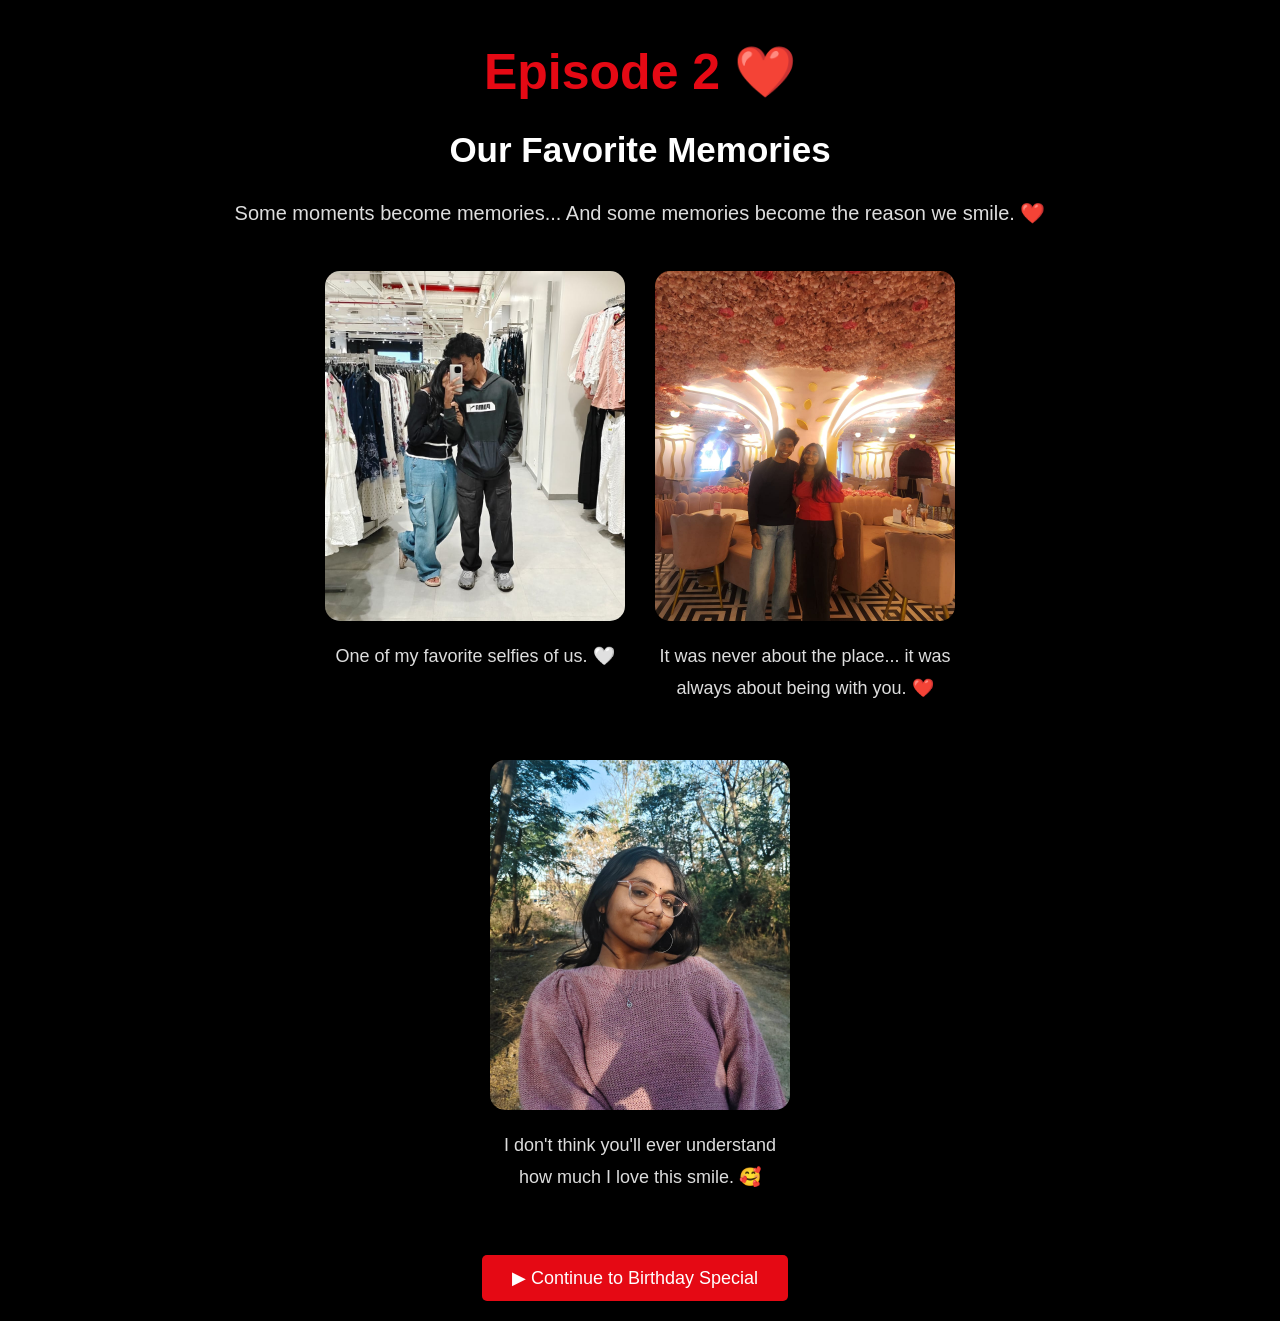
==== episode2.html @ e3b78163 "Add files via upload" ====
<!DOCTYPE html>
<html lang="en">

<head>
    <meta charset="UTF-8">
    <meta name="viewport" content="width=device-width, initial-scale=1.0">
    <title>Episode 2 - Our Favorite Memories</title>
    <link rel="stylesheet" href="style.css">
</head>

<body class="story-page">

<nav class="navbar">
    <h1 class="logo">NETFLIX</h1>
</nav>

<div class="episode-page">

    <h1>Episode 2 ❤️</h1>

    <h2>Our Favorite Memories</h2>

    <p>
        Some moments become memories...
        And some memories become the reason we smile. ❤️
    </p>

    <div class="gallery">

        <div class="memory-card">
            <img src="mirror.jpeg" alt="Mirror Selfie">
            <p>One of my favorite selfies of us. 🤍</p>
        </div>

        <div class="memory-card">
            <img src="cafe.jpeg" alt="Cafe Date">
            <p>It was never about the place... it was always about being with you. ❤️</p>
        </div>

        <div class="memory-card">
            <img src="cute.jpeg" alt="Cute Selfie">
            <p>I don't think you'll ever understand how much I love this smile. 🥰</p>
        </div>

    </div>

    <br><br>

    <a href="birthday.html">
        <button>▶ Continue to Birthday Special</button>
    </a>

</div>

</body>
</html>
---- style.css ----
/* ---------- COMMON ---------- */

body{
    margin:0;
    background:#141414;
    color:white;
    font-family:Arial, Helvetica, sans-serif;
}


/* ---------- LOADING PAGE ---------- */
body {
    margin: 0;
    background: black;
    height: 100vh;

    display: flex;
    justify-content: center;
    align-items: center;
    flex-direction: column;
}
.logo{
    color:#E50914;
    font-size:70px;
    font-weight:bold;
}

.loading{
    font-size:22px;
}


/* ---------- WHO'S WATCHING PAGE ---------- */

.profile-page{
    display:flex;
    justify-content:center;
    align-items:center;
    height:100vh;
    flex-direction:column;
}

.profile-page h1{
    font-size:50px;
    margin-bottom:40px;
}

.profile{
    text-align:center;
    cursor:pointer;
    transition:0.3s;
    text-decoration:none;
    color:white;
}

.profile img{
    width:180px;
    height:180px;
    border-radius:10px;
    border:4px solid gray;
}

.profile:hover{
    transform:scale(1.1);
}

.profile:hover img{
    border-color:white;
}

.profile p{
    font-size:25px;
}


/* ---------- STORY OF US PAGE ---------- */

.story-page{
    background:black;
}


/* Navbar */

.navbar{
    padding:20px 50px;
}

.navbar .logo{
    color:#E50914;
    font-size:35px;
}


/* Hero Section */

.hero{
    position:relative;
    height:500px;
    width:90%;
    max-width:1400px;
    margin:0 auto;
    overflow:hidden;
}


.hero img{
    width:100%;
    height:100%;
    object-fit:cover;
    object-position:center 30%;
    
    
}


/* Text over image */

.text{
    position:absolute;
    top:90px;
    left:50px;
}

.text h1{
    font-size:55px;
    margin-bottom:15px;
}

.text p{
    font-size:22px;
}


/* Buttons */

button{
    padding:12px 30px;
    font-size:18px;
    border:none;
    border-radius:5px;
    cursor:pointer;
    margin-right:10px;
}


/* Episodes */

.heading{
    margin:30px;
    font-size:35px;
}

.episodes{
    display:flex;
    gap:20px;
    margin:30px;
}

.card {
    background: rgba(0, 0, 0, 0.55);
    padding: 20px;
    width: 250px;
    border-radius: 10px;
    transition: 0.3s;
    text-decoration: none;
    color: white;
    cursor: pointer;
    backdrop-filter: blur(3px);
}

.card:hover {
    background: rgba(0, 0, 0, 0.7);
    transform: scale(1.08);
}
/* ---------- EPISODE PAGE ---------- */

.episode-page{
    max-width:900px;
    margin:50px auto;
    text-align:center;
    padding:350px 20px 20px;
}
.episode-page h1{
    font-size:50px;
    color:#E50914;
    margin-bottom:10px;
}

.episode-page h2{
    font-size:35px;
    margin-bottom:20px;
}

.episode-page p{
    font-size:20px;
    color:#ddd;
    line-height:1.8;
    margin:25px 0;
}

.birthday-video{
    width:600px;
    max-width:90%;
    height:auto;
    border-radius:15px;
    margin:80px auto 30px;
    display:block;
}

.episode-page button{
    background:#E50914;
    color:white;
    padding:12px 30px;
    border:none;
    border-radius:5px;
    cursor:pointer;
    font-size:18px;
}

.episode-page button:hover{
    background:#b20710;
}
/* ---------- MEMORY GALLERY ---------- */

.gallery{
    display:flex;
    justify-content:center;
    gap:30px;
    flex-wrap:wrap;
    margin-top:40px;
}

.memory-card{
    width:300px;
    text-align:center;
}

.memory-card img{
    width:100%;
    height:350px;
    object-fit:cover;
    border-radius:15px;
    transition:0.3s;
    box-shadow:0 0 20px rgba(0,0,0,0.5);
}

.memory-card img:hover{
    transform:scale(1.05);
}

.memory-card p{
    margin-top:15px;
    font-size:18px;
    color:#ddd;
}
/* ---------- BIRTHDAY PAGE ---------- */

.birthday-video{
    width:350px;
    height:600px;
    object-fit:cover;
    border-radius:15px;
    margin:30px auto;
    display:block;
}

.letter{
    max-width:800px;
    margin:40px auto;
    font-size:20px;
    line-height:1.8;
    color:#ddd;
}

.letter h2{
    color:#E50914;
    margin-bottom:20px;
}

#credits{
    text-align:center;
    padding:100px 20px;
}

#credits h1{
    color:#E50914;
    font-size:70px;
}

#credits h2{
    margin-bottom:40px;
}

#credits p{
    color:#aaa;
    margin-top:30px;
    font-size:20px;
}
/* ---------- SONG VIDEO ---------- */

.song-screen{
    display:none;
    position:fixed;
    top:0;
    left:0;
    width:100%;
    height:100%;
    background:#000;
    z-index:9999;
    align-items:center;
    justify-content:center;
}

.song-screen video{
    width:85%;
    max-width:1000px;
    max-height:80vh;
    border-radius:10px;
}

.back-button{
    position:absolute;
    top:25px;
    left:25px;
    background:#222;
    color:white;
    border:none;
    padding:12px 22px;
    border-radius:5px;
    font-size:17px;
    cursor:pointer;
    z-index:10000;
}

.back-button:hover{
    background:#444;
}
/* ---------- MY LIST BUTTON ---------- */

#myListBtn{
    background:#333;
    color:white;
    transition:0.3s;
}

#myListBtn:hover{
    background:#555;
    transform:scale(1.05);
}
/* ---------- MY LIST MESSAGE ---------- */

#myListMessage{
    display:none;
    margin-top:15px;
    color:white;
    font-size:16px;
    line-height:1.6;
}

#myListMessage span{
    color:#aaa;
    font-size:14px;
}
/* ---------- EPISODE 1 IMAGE ONLY ---------- */

.ep1-img{
    width:350px;
    max-width:80%;
    height:auto;
    display:block;
    margin:40px auto;
    border-radius:15px;
}
.profiles {
    display: flex;
    justify-content: center;
    gap: 30px;
}

.episodes {
    background-image: url("hidden.jpg");
    background-size: cover;
    background-position: center;
    background-repeat: no-repeat;
    padding: 50px 0;
}
.navbar {
    padding: 20px 50px;
}

.search-area {
    position: absolute;
    top: 20px;
    right: 50px;
}

.search-box {
    display: flex;
    align-items: center;
    width: 140px;
    background: rgba(255, 255, 255, 0.8);
    border-radius: 3px;
    padding: 6px 8px;
}

.search-box span {
    font-size: 15px;
    margin-right: 5px;
}

.search-box input {
    width: 100%;
    border: none;
    outline: none;
    font-size: 13px;
}
.navbar {
    display: flex;
    align-items: center;
    padding: 20px 50px;
}

.logo {
    margin: 0;
    margin-right: 40px;
}

.nav-links {
    display: flex;
    align-items: center;
    gap: 25px;
}

.nav-links a {
    color: white;
    text-decoration: none;
    font-size: 15px;
    transition: color 0.2s ease;
}

.nav-links a:hover {
    color: #b3b3b3;
}
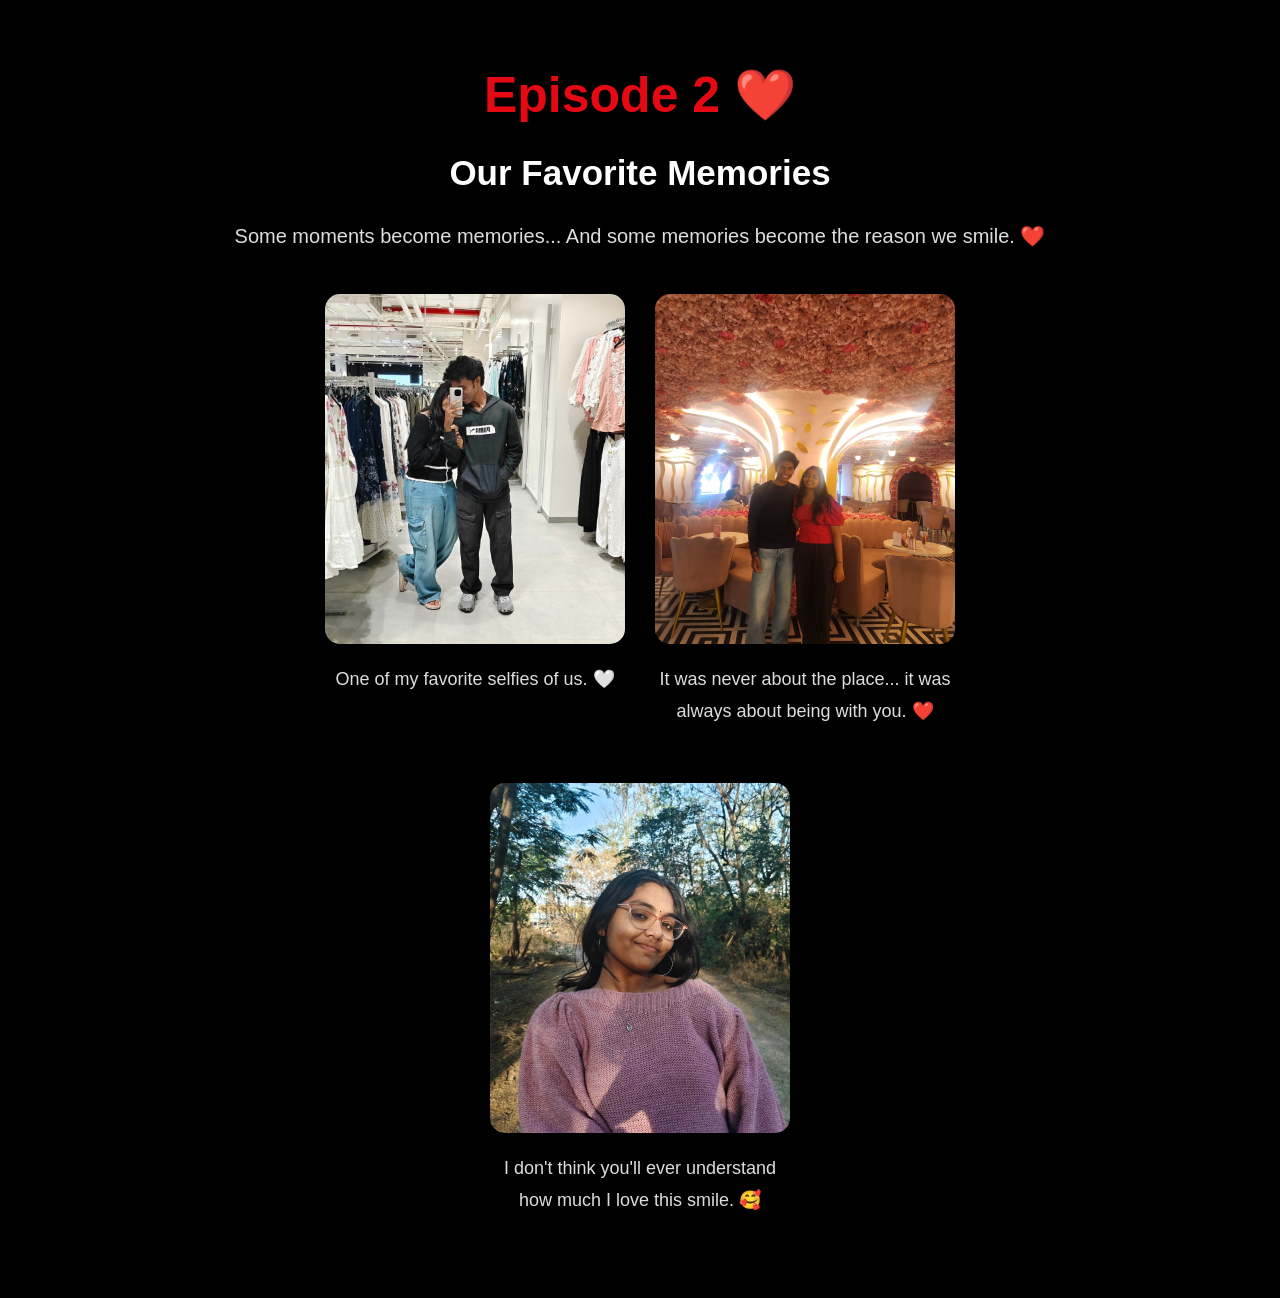
==== commit b7eac318: "Add files via upload" ====
--- a/episode2.html
+++ b/episode2.html
@@ -46,9 +46,7 @@
 
     <br><br>
 
-    <a href="birthday.html">
-        <button>▶ Continue to Birthday Special</button>
-    </a>
+   
 
 </div>
 
--- a/style.css
+++ b/style.css
@@ -441,4 +441,136 @@
 
 .nav-links a:hover {
     color: #b3b3b3;
-}+}
+.letter-episode {
+    text-align: center;
+    padding-top: 100px;
+}
+
+.episode-number {
+    color: #aaa;
+    font-size: 14px;
+    letter-spacing: 4px;
+    margin-bottom: 15px;
+}
+
+.episode-intro {
+    color: #ccc;
+    font-size: 18px;
+    line-height: 1.6;
+    margin-bottom: 45px;
+}
+
+.letter-card {
+    max-width: 500px;
+    margin: auto;
+    padding: 45px 30px;
+    background: #151515;
+    border-radius: 8px;
+    box-shadow: 0 10px 40px rgba(0,0,0,0.6);
+}
+
+.envelope {
+    font-size: 65px;
+    margin-bottom: 15px;
+}
+
+.letter-card h2 {
+    font-size: 28px;
+    margin-bottom: 10px;
+}
+
+.letter-card p {
+    color: #aaa;
+    margin-bottom: 30px;
+}
+
+.letter-btn {
+    display: inline-block;
+    padding: 15px 28px;
+    background: #e50914;
+    color: white;
+    text-decoration: none;
+    font-weight: bold;
+    border-radius: 4px;
+    transition: 0.3s;
+}
+
+.letter-btn:hover {
+    background: #f40612;
+    transform: scale(1.05);
+}
+
+.little-text {
+    display: block;
+    margin-top: 22px;
+    color: #777;
+    font-size: 13px;
+    font-style: italic;
+}
+.letter-episode {
+    text-align: center;
+    padding-top: 100px;
+}
+
+.episode-number {
+    color: #aaa;
+    font-size: 14px;
+    letter-spacing: 4px;
+    margin-bottom: 15px;
+}
+
+.episode-intro {
+    color: #ccc;
+    font-size: 18px;
+    line-height: 1.6;
+    margin-bottom: 45px;
+}
+
+.letter-card {
+    max-width: 500px;
+    margin: auto;
+    padding: 45px 30px;
+    background: #151515;
+    border-radius: 8px;
+    box-shadow: 0 10px 40px rgba(0,0,0,0.6);
+}
+
+.envelope {
+    font-size: 65px;
+    margin-bottom: 15px;
+}
+
+.letter-card h2 {
+    font-size: 28px;
+    margin-bottom: 10px;
+}
+
+.letter-card p {
+    color: #aaa;
+    margin-bottom: 30px;
+}
+
+.letter-btn {
+    display: inline-block;
+    padding: 15px 28px;
+    background: #e50914;
+    color: white;
+    text-decoration: none;
+    font-weight: bold;
+    border-radius: 4px;
+    transition: 0.3s;
+}
+
+.letter-btn:hover {
+    background: #f40612;
+    transform: scale(1.05);
+}
+
+.little-text {
+    display: block;
+    margin-top: 22px;
+    color: #777;
+    font-size: 13px;
+    font-style: italic;
+}
